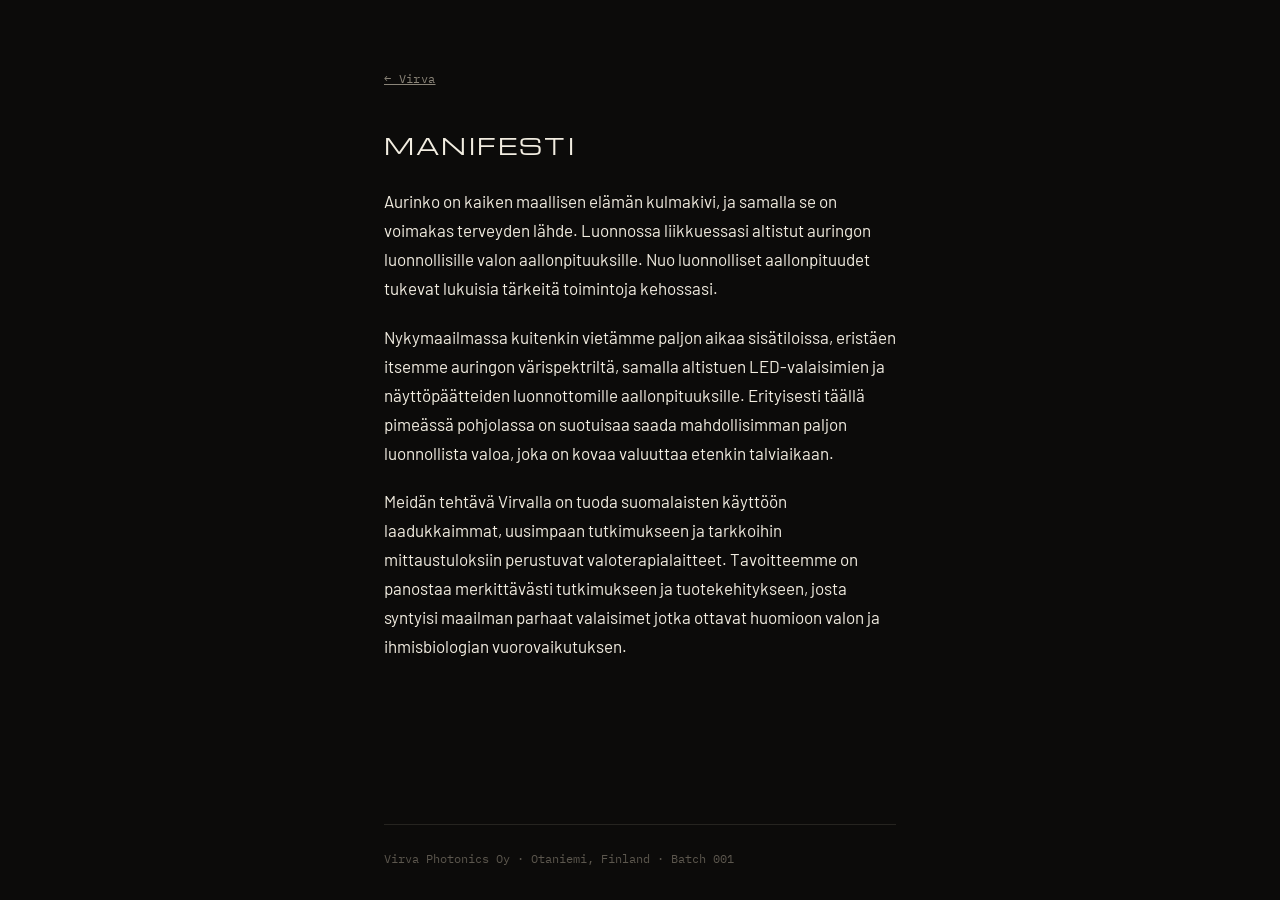
==== manifesto.html @ 79648c72 "update one, placeholder site" ====
<!DOCTYPE html>
<html lang="fi">
<head>
  <meta charset="utf-8">
  <meta name="viewport" content="width=device-width, initial-scale=1">
  <title>Manifesti — Virva Light Co.</title>
  <meta name="description" content="Virva Light Co. — manifesti.">

  <link rel="preconnect" href="https://fonts.googleapis.com">
  <link rel="preconnect" href="https://fonts.gstatic.com" crossorigin>
  <link href="https://fonts.googleapis.com/css2?family=Michroma&family=IBM+Plex+Mono:wght@400;500&family=Barlow:wght@400;500;600&display=swap" rel="stylesheet">

  <link rel="stylesheet" href="./style.css">
</head>
<body>
  <main class="page">
    <a class="back-link" href="./index.html">&larr; Virva</a>

    <h1>Manifesti</h1>

    <p>
      Aurinko on kaiken maallisen elämän kulmakivi, ja samalla se on voimakas terveyden
      lähde. Luonnossa liikkuessasi altistut auringon luonnollisille valon aallonpituuksille. Nuo luonnolliset aallonpituudet tukevat lukuisia tärkeitä
      toimintoja kehossasi.
    </p>
    <p>
      Nykymaailmassa kuitenkin vietämme paljon aikaa sisätiloissa, eristäen itsemme
      auringon värispektriltä, samalla altistuen LED-valaisimien ja näyttöpäätteiden
      luonnottomille aallonpituuksille. Erityisesti täällä pimeässä pohjolassa on suotuisaa
      saada mahdollisimman paljon luonnollista valoa, joka on kovaa valuuttaa etenkin
      talviaikaan.
    </p>
    <p>
      Meidän tehtävä Virvalla on tuoda suomalaisten käyttöön laadukkaimmat, uusimpaan
      tutkimukseen ja tarkkoihin mittaustuloksiin perustuvat valoterapialaitteet.
      Tavoitteemme on panostaa merkittävästi tutkimukseen ja tuotekehitykseen, josta
      syntyisi maailman parhaat valaisimet jotka ottavat huomioon valon ja
      ihmisbiologian vuorovaikutuksen.
    </p>
  </main>

  <footer class="site-footer">
    <span>Virva Photonics Oy · Otaniemi, Finland · Batch 001</span>
  </footer>
</body>
</html>
---- style.css ----
:root {
  --black: #0c0b0a;   /* page background — near-black, warm */
  --ink:   #f2ede1;   /* primary text — warm white, never #fff */
  --dim:   #8a8478;   /* secondary text */
  --faint: #5c574e;   /* tertiary, captions */
  --rule:  #262420;   /* hairline borders */
  --red:   #b5442f;   /* 660 nm accent — the ONLY non-neutral on the site */
  --font-display: 'Michroma', sans-serif;      /* wordmark, headings, model names */
  --font-mono: 'IBM Plex Mono', monospace;     /* data, serials, spec lines, footer */
  --font-prose: 'Barlow', sans-serif;          /* body copy */
}

* {
  box-sizing: border-box;
}

html {
  background: var(--black);
}

body {
  margin: 0;
  padding: 0 1.25rem;
  background: var(--black);
  color: var(--ink);
  font-family: var(--font-prose);
  font-weight: 400;
  font-size: 16px;
  line-height: 1.6;
  display: flex;
  flex-direction: column;
  min-height: 100vh;
}

a {
  color: var(--ink);
}

a:focus-visible,
input:focus-visible,
button:focus-visible {
  outline: 2px solid var(--red);
  outline-offset: 3px;
}

.visually-hidden {
  position: absolute;
  width: 1px;
  height: 1px;
  overflow: hidden;
  clip: rect(0 0 0 0);
  white-space: nowrap;
}

.red {
  color: var(--red);
}

/* Lockup */

.lockup {
  padding: 4rem 0 2.5rem;
  text-align: center;
}

.lockup__full {
  margin: 0;
  font-family: var(--font-display);
  font-weight: bold;
  -webkit-text-stroke: 0.6px currentColor;
  text-transform: uppercase;
  font-size: 1.5rem;
  letter-spacing: 0.08em;
  color: var(--ink);
}

/* Main content */

main {
  flex: 1;
  max-width: 32rem;
  margin: 0 auto;
  width: 100%;
}

.tagline {
  margin: 0;
  padding-top: 1.5rem;
  font-family: var(--font-prose);
  font-weight: 600;
  font-size: 1.25rem;
  line-height: 1.5;
  text-align: center;
}

.creed {
  padding: 1.5rem 0;
}

.creed p {
  margin: 0;
  font-size: 1.0625rem;
  line-height: 1.7;
}

.manifesto-link {
  font-family: var(--font-mono);
  font-size: 0.8125rem;
  letter-spacing: 0.03em;
  margin: 1.25rem 0 0;
}

.manifesto-link a {
  color: var(--dim);
}

.manifesto-link a:hover,
.manifesto-link a:focus-visible {
  color: var(--ink);
}

.spec-tease {
  font-family: var(--font-mono);
  font-size: 0.8125rem;
  letter-spacing: 0.03em;
  color: var(--dim);
  margin: 2rem 0;
  padding-top: 1.5rem;
  border-top: 1px solid var(--rule);
}

/* Waitlist */

.waitlist {
  padding: 1.5rem 0 2.5rem;
  border-top: 1px solid var(--rule);
}

.waitlist h2 {
  font-family: var(--font-prose);
  font-weight: 400;
  font-size: 1.125rem;
  margin: 0 0 0.75rem;
}

.waitlist > p {
  margin: 0 0 1.25rem;
  color: var(--dim);
}

.waitlist__form {
  display: flex;
  gap: 0.75rem;
  flex-wrap: wrap;
}

.waitlist__form input {
  flex: 1 1 14rem;
  background: transparent;
  border: 1px solid var(--rule);
  color: var(--ink);
  font-family: var(--font-prose);
  font-size: 1rem;
  padding: 0.75rem 1rem;
}

.waitlist__form input::placeholder {
  color: var(--faint);
}

.waitlist__form button {
  background: var(--red);
  color: var(--ink);
  border: none;
  font-family: var(--font-mono);
  font-weight: 500;
  text-transform: uppercase;
  letter-spacing: 0.05em;
  font-size: 0.875rem;
  padding: 0.75rem 1.5rem;
  cursor: pointer;
}

.consent {
  font-family: var(--font-mono);
  font-size: 0.75rem;
  color: var(--faint);
  margin: 1rem 0 0;
}

.consent a {
  color: var(--faint);
}

/* Manifesto page */

.page {
  flex: 1;
  max-width: 32rem;
  margin: 0 auto;
  width: 100%;
  padding: 4rem 0 2.5rem;
}

.back-link {
  display: inline-block;
  font-family: var(--font-mono);
  font-size: 0.75rem;
  letter-spacing: 0.03em;
  color: var(--dim);
  margin-bottom: 2.5rem;
}

.back-link:hover,
.back-link:focus-visible {
  color: var(--ink);
}

.page h1 {
  font-family: var(--font-display);
  font-weight: 400;
  text-transform: uppercase;
  font-size: 1.375rem;
  letter-spacing: 0.1em;
  margin: 0 0 1.5rem;
}

.page p {
  margin: 0 0 1.25rem;
  font-size: 1.0625rem;
  line-height: 1.7;
}

/* Footer */

.site-footer {
  display: flex;
  justify-content: space-between;
  gap: 1rem;
  flex-wrap: wrap;
  max-width: 32rem;
  margin: 0 auto;
  width: 100%;
  padding: 1.5rem 0 2rem;
  border-top: 1px solid var(--rule);
  font-family: var(--font-mono);
  font-size: 0.75rem;
  color: var(--faint);
}
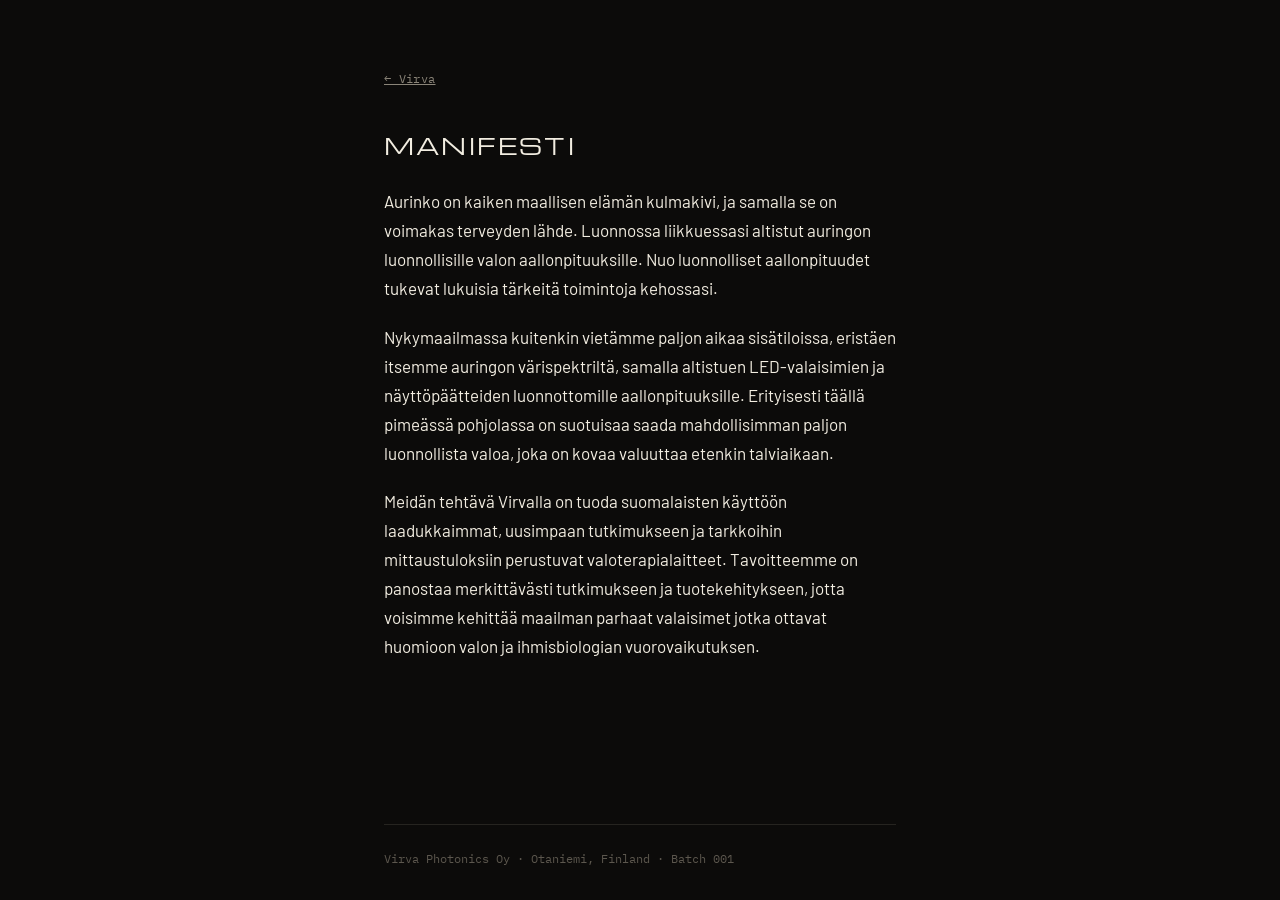
==== commit 8932df2c: "example message: Add CLAUDE.md and page structure" ====
--- a/manifesto.html
+++ b/manifesto.html
@@ -33,8 +33,8 @@
     <p>
       Meidän tehtävä Virvalla on tuoda suomalaisten käyttöön laadukkaimmat, uusimpaan
       tutkimukseen ja tarkkoihin mittaustuloksiin perustuvat valoterapialaitteet.
-      Tavoitteemme on panostaa merkittävästi tutkimukseen ja tuotekehitykseen, josta
-      syntyisi maailman parhaat valaisimet jotka ottavat huomioon valon ja
+      Tavoitteemme on panostaa merkittävästi tutkimukseen ja tuotekehitykseen, jotta
+      voisimme kehittää maailman parhaat valaisimet jotka ottavat huomioon valon ja
       ihmisbiologian vuorovaikutuksen.
     </p>
   </main>
--- a/style.css
+++ b/style.css
@@ -103,11 +103,11 @@
   line-height: 1.7;
 }
 
-.manifesto-link {
+.creed p.manifesto-link {
   font-family: var(--font-mono);
   font-size: 0.8125rem;
   letter-spacing: 0.03em;
-  margin: 1.25rem 0 0;
+  margin: 2.5rem 0 0;
 }
 
 .manifesto-link a {
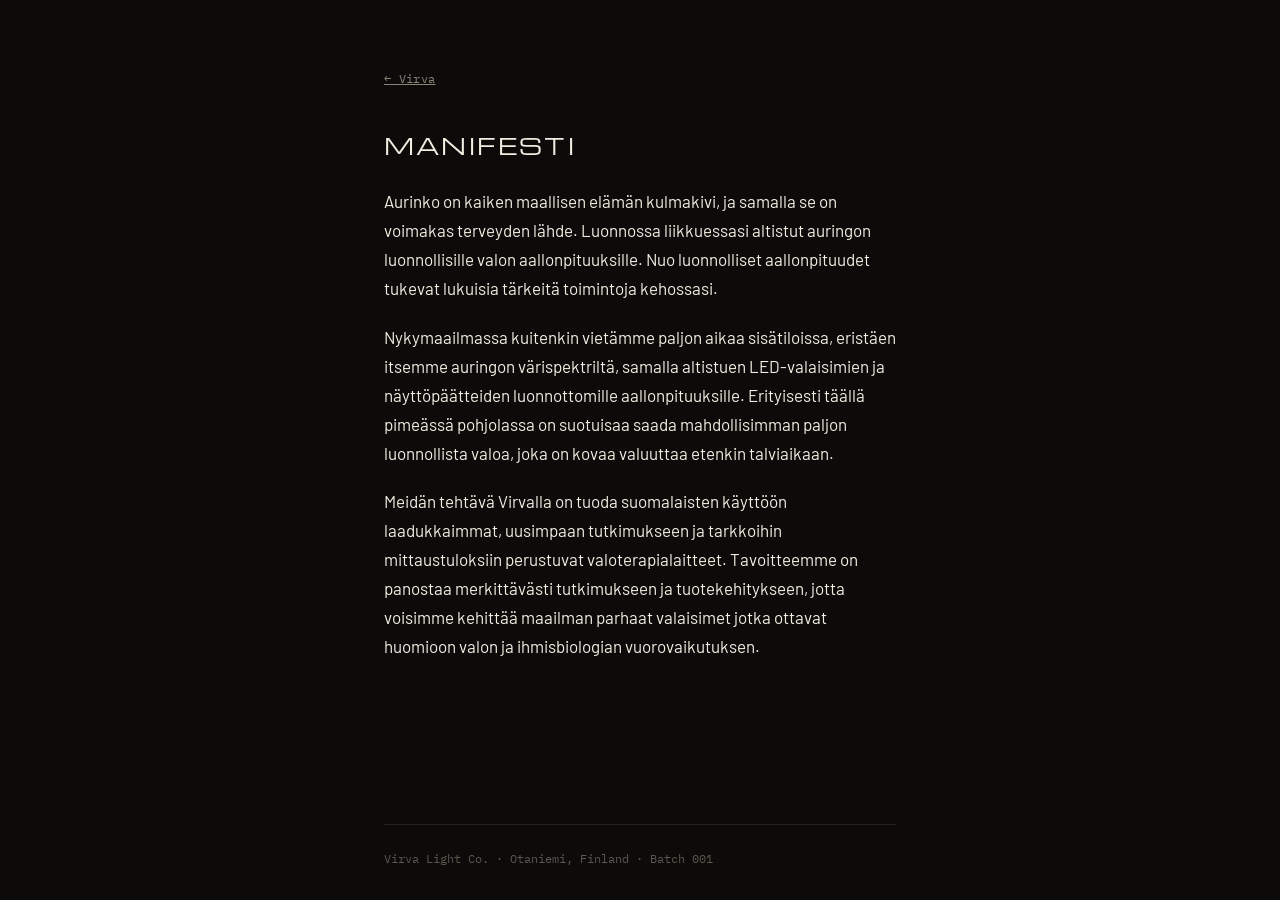
==== commit e4394fd3: "example message" ====
--- a/manifesto.html
+++ b/manifesto.html
@@ -40,7 +40,7 @@
   </main>
 
   <footer class="site-footer">
-    <span>Virva Photonics Oy · Otaniemi, Finland · Batch 001</span>
+    <span>Virva Light Co. · Otaniemi, Finland · Batch 001</span>
   </footer>
 </body>
 </html>
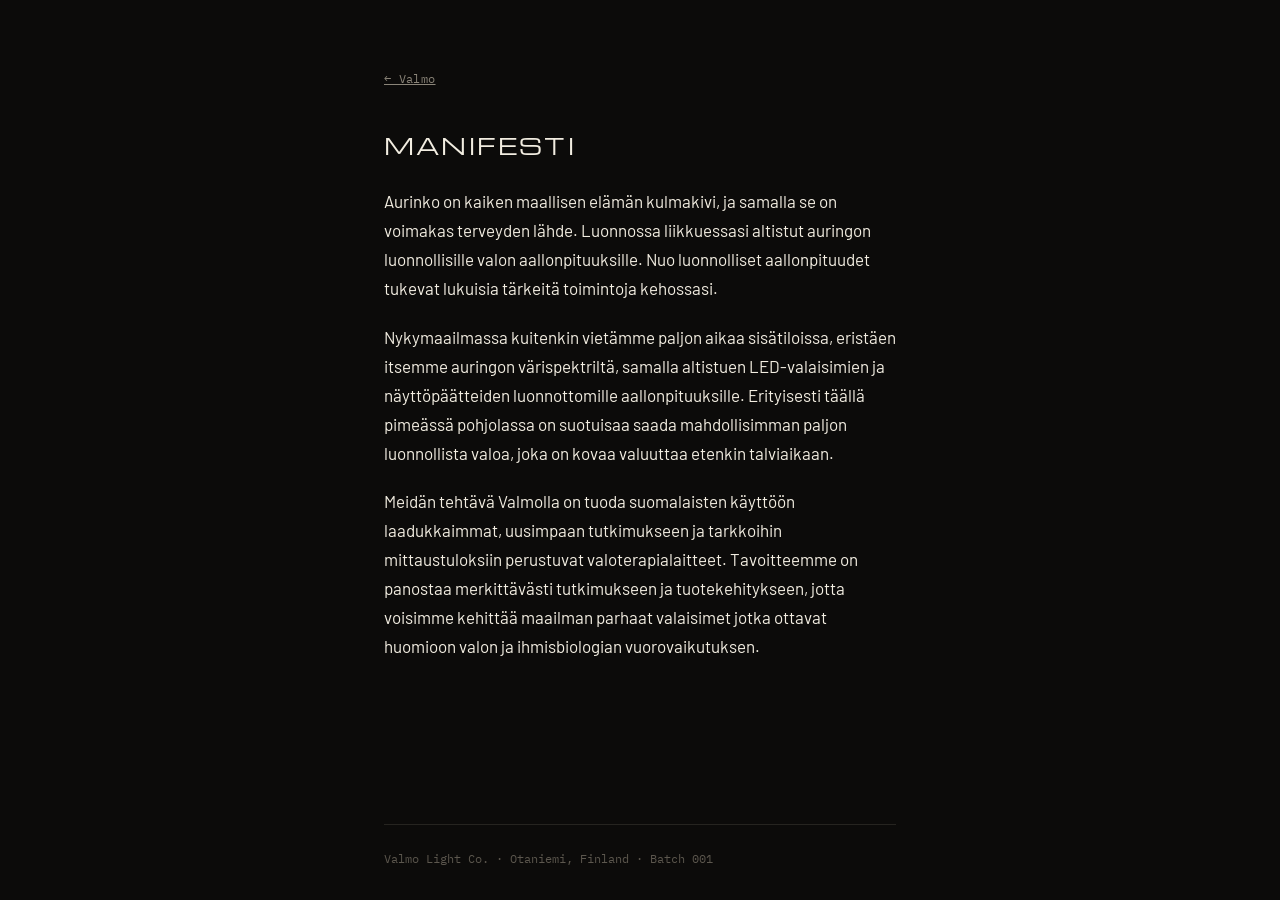
==== commit 5fd97308: "Rename brand from Virva to Valmo across site and docs Project renamed to Valmo. Updates titles, meta" ====
--- a/manifesto.html
+++ b/manifesto.html
@@ -3,8 +3,8 @@
 <head>
   <meta charset="utf-8">
   <meta name="viewport" content="width=device-width, initial-scale=1">
-  <title>Manifesti — Virva Light Co.</title>
-  <meta name="description" content="Virva Light Co. — manifesti.">
+  <title>Manifesti — Valmo Light Co.</title>
+  <meta name="description" content="Valmo Light Co. — manifesti.">
 
   <link rel="preconnect" href="https://fonts.googleapis.com">
   <link rel="preconnect" href="https://fonts.gstatic.com" crossorigin>
@@ -14,7 +14,7 @@
 </head>
 <body>
   <main class="page">
-    <a class="back-link" href="./index.html">&larr; Virva</a>
+    <a class="back-link" href="./index.html">&larr; Valmo</a>
 
     <h1>Manifesti</h1>
 
@@ -31,7 +31,7 @@
       talviaikaan.
     </p>
     <p>
-      Meidän tehtävä Virvalla on tuoda suomalaisten käyttöön laadukkaimmat, uusimpaan
+      Meidän tehtävä Valmolla on tuoda suomalaisten käyttöön laadukkaimmat, uusimpaan
       tutkimukseen ja tarkkoihin mittaustuloksiin perustuvat valoterapialaitteet.
       Tavoitteemme on panostaa merkittävästi tutkimukseen ja tuotekehitykseen, jotta
       voisimme kehittää maailman parhaat valaisimet jotka ottavat huomioon valon ja
@@ -40,7 +40,7 @@
   </main>
 
   <footer class="site-footer">
-    <span>Virva Light Co. · Otaniemi, Finland · Batch 001</span>
+    <span>Valmo Light Co. · Otaniemi, Finland · Batch 001</span>
   </footer>
 </body>
 </html>
--- a/style.css
+++ b/style.css
@@ -192,6 +192,15 @@
   color: var(--faint);
 }
 
+.waitlist__success {
+  font-family: var(--font-mono);
+  font-size: 0.875rem;
+  color: var(--ink);
+  margin: 1rem 0 0;
+  padding: 0.75rem 1rem;
+  border: 1px solid var(--rule);
+}
+
 /* Manifesto page */
 
 .page {
@@ -229,6 +238,31 @@
   margin: 0 0 1.25rem;
   font-size: 1.0625rem;
   line-height: 1.7;
+}
+
+.page .meta {
+  font-family: var(--font-mono);
+  font-size: 0.75rem;
+  color: var(--faint);
+  margin: -1rem 0 2rem;
+}
+
+.page h2 {
+  font-family: var(--font-prose);
+  font-weight: 600;
+  font-size: 1.0625rem;
+  margin: 2rem 0 0.75rem;
+}
+
+.page ul {
+  margin: 0 0 1.25rem;
+  padding-left: 1.25rem;
+  font-size: 1.0625rem;
+  line-height: 1.7;
+}
+
+.page li {
+  margin: 0 0 0.25rem;
 }
 
 /* Footer */
